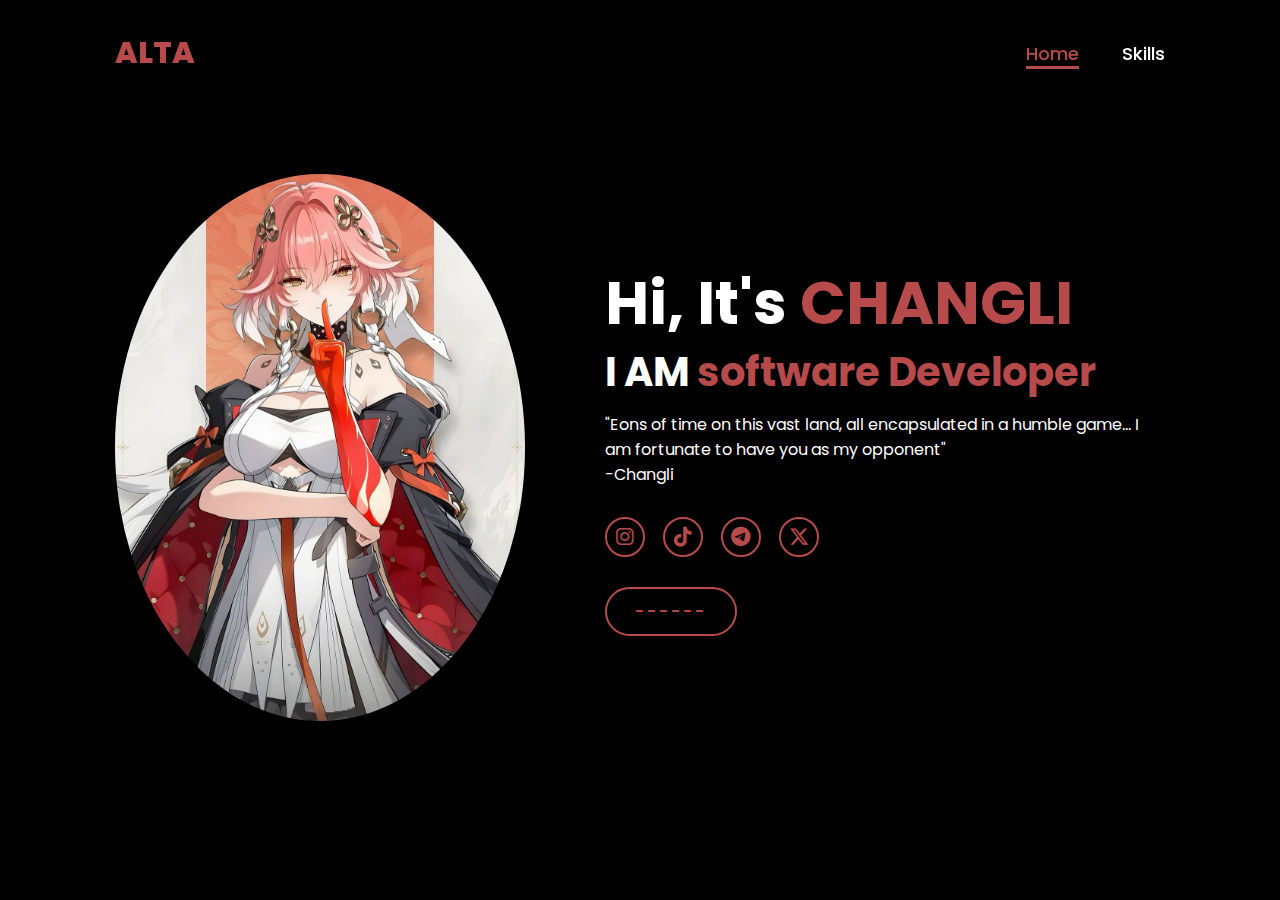
==== index.html @ ead81bbd "Add files via upload" ====
<!DOCTYPE html>
<html lang="en">
    
<head>
    <meta charset="UTF-8">
    <meta name="viewport" content="width=device-width, initial-scale=1.0">
    <link rel="stylesheet" href="https://cdnjs.cloudflare.com/ajax/libs/font-awesome/6.5.2/css/all.min.css">
    <link rel="stylesheet" href="style.css">
    <title>ALTA'S CHANGLI</title>
</head>
<body>
    <header>
        <a href="#" class="logo">ALTA</a>

        <nav>
            <a href="#" class="active">Home</a>
            <a href="skills.html">Skills</a>
        </nav>
    </header>
    <section class="home">
        <div class="home-img">
            <img src="changli.jpg" alt="">
        </div>
        <div class="home-content">
            <h1>Hi, It's <span>CHANGLI</span></h1>
            <h3 class="typing-text">I AM <span></span></h3>
            <p>"Eons of time on this vast land, all encapsulated in a humble game...
                I am fortunate to have you as my opponent"</p>
                <p>-Changli</p>
            <div class="social-icons">
                <a href="https://www.instagram.com/isorceva"><i class="fa-brands fa-instagram"></i></a>
                <a href="#"><i class="fa-brands fa-tiktok"></i></a>
                <a href="#"><i class="fa-brands fa-telegram"></i></a>
                <a href="#"><i class="fa-brands fa-x-twitter"></i></a>
            </div>
            <a href="#" class="btn">------</a>
        </div>
    </section>
</body>
</html>
---- style.css ----
@import url('https://fonts.googleapis.com/css2?family=Poppins:wght@100;200;300;400;500;600&display=swap');

*{
    margin: 0;
    padding: 0;
    box-sizing: border-box;
    text-decoration: none;
    border: none;
    outline: none;
    font-family: 'Poppins', sans-serif;
}

html{
    font-size: 62.5%;
}

body{
    width: 100%;
    height: 100vh;
    overflow-x: hidden;
    background-color: black;
    color: white;
}

header{
    margin-top: 20px;
    position: fixed;
    top: 0;
    left: 0;
    width: 100%;
    padding: 1rem 9%;
    background-color: transparent;
    filter: drop-shadow(10px);
    display: flex;
    justify-content: space-between;
    align-items: center;
    z-index: 100;
}

.logo{
    font-size: 3rem;
    color: #b74b4b;
    font-weight: 800;
    cursor: pointer;
    transition: 0.5s ease;
}

.logo:hover{
    transform: scale(1.1);
}

nav a{
    font-size: 1.8rem;
    color: white;
    margin-left: 4rem;
    font-weight: 500;
    transition: 0.3s ease;
    border-bottom: 3px solid transparent;
}

nav a:hover,
nav a.active{
    color: #b74b4b;
    border-bottom: 3px solid #b74b4b;
}

@media(max-width:995px){
    nav{
        position: absolute;
        display: none;
        top: 0;
        right: 0;
        width: 40%;
        border-left: 3px solid #b74b4b;
        border-bottom: 3px solid #b74b4b;
        border-bottom-left-radius: 2rem;
        padding: 1rem solid;
        background-color: #161616;
        border-top: 0.1rem solid rgba(0,0,0,0.1);
    }

    nav.active{
        display: block;
    }

    nav a{
        display: block;
        font-size: 2rem;
        margin: 3rem 0;
    }

    nav a:hover,
    nav a.active{
        padding: 1rem;
        border-radius: 0.5rem;
        border-bottom: 0.5rem solid #b74b4b;
    }
}

section{
    min-height: 100vh;
    padding: 5rem 9% 5rem;
}

.home{
    display: flex;
    justify-content: center;
    align-items: center;
    gap: 8rem;
    background-color: black;
}

.home .home-content h1{
    font-size: 6rem;
    font-weight: 700;
    line-height: 1.3;
}

span{
    color: #b74b4b;
}

.home-content h3{
    font-size: 4rem;
    margin-bottom: 1rem;
    font-weight: 700;
}

.home-content p{
    font-size: 1.6rem;
}

.home-img{
    border-radius: 50%;
}

.home-img img{
    position: relative;
    width: 32vw;
    border-radius: 50%;
    box-shadow: 0 0 25px solid #b74b4b;
    cursor: pointer;
    transition: 0.2s linear;
}

.home-img img:hover{
    font-size: 1.8rem;
    font-weight: 500;
}

.social-icons a{
    display: inline-flex;
    justify-content: center;
    align-items: center;
    width: 4rem;
    height: 4rem;
    background-color: transparent;
    border: 0.2rem solid #b74b4b;
    font-size: 2rem;
    border-radius: 50%;
    margin: 3rem 1.5rem 3rem 0;
    transition: 0.3s ease;
    color: #b74b4b;
}

.social-icons a:hover{
    color: black;
    transform: scale(1.3) translateY(-5px);
    background-color: #b74b4b;
    box-shadow: 0  0 25px #b74b4b;
}

.btn{
    display: inline-block;
    padding: 1rem 2.8rem;
    background-color: black;
    border-radius: 4rem;
    font-size: 1.6rem;
    color: #b74b4b;
    letter-spacing: 0.3rem;
    font-weight: 600;
    border: 2px solid #b74b4b;
    transition: 0.3s ease;
    cursor: pointer;
}

.btn:hover{
    transform: scale3d(1.03);
    background-color: #b74b4b;
    color: black;
    box-shadow: 0 0 25px #b74b4b;
}

.typing-text{
    font-size: 34px;
    font-weight: 600;
    min-width: 280px;
}

.typing-text span{
    position: relative;
}

.typing-text span::before{
    content: "software Developer";
    color: #b74b4b;
    animation: words 20s infinite;
}

.typing-text span::after{
    content: "";
    background-color: black;
    position: absolute;
    width: calc(100% + 8px);
    height: 100%;
    border-left: 3px solid black;
    right: -8;
    animation: cursor 0.6s infinite;
}

@keyframes cursor{
    to{
        border-left: 3px solid #b74b4b;
    }
}

@keyframes words{
    0%, 20%{
        content: "SYAHIRA'S";
    }
    21%, 40%{
        content: "FATHMA'S";
    }
    41%, 60%{
        content: "ALTHAFUNNISA'S";
    }
    61%, 80%{
        content: "ALTA'S";
    }
    81%, 100%{
        content: "Favorite Charatcer";
    }
}

@media (max-width: 1000px){
    .home{
        gap: 4rem;
    }
}

@media(max-width:995px){
    .home{
        flex-direction: column;
        margin: 5rem 4rem;
    }

    .home .home-content h3{
        font-size: 2.5rem;
    }

    .home-content h1{
        font-size: 5rem;
    }

    .home-img img{
        width: 70vw;
        margin-top: 4rem;
    }
}
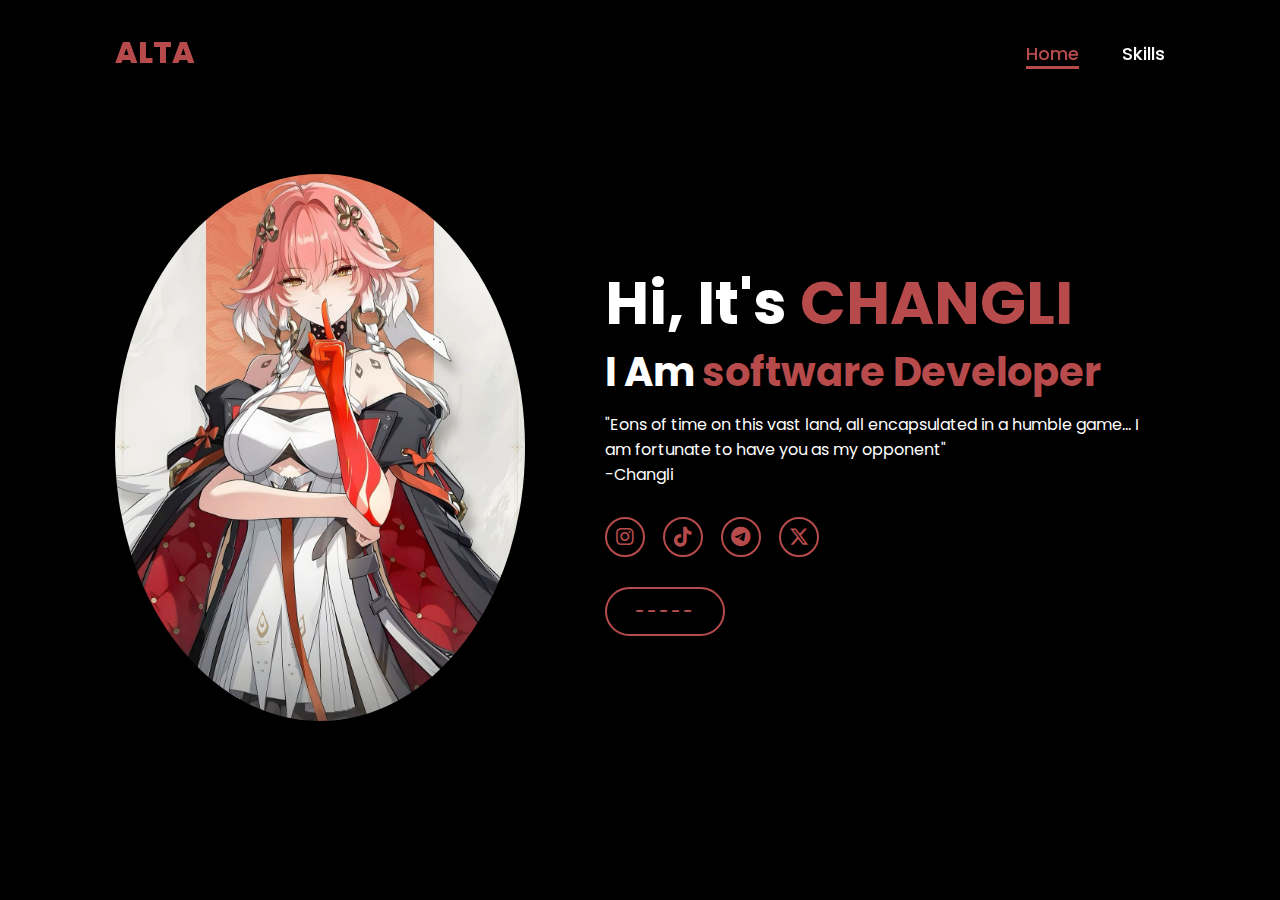
==== commit da46c605: "Update index.html" ====
--- a/index.html
+++ b/index.html
@@ -5,6 +5,7 @@
     <meta charset="UTF-8">
     <meta name="viewport" content="width=device-width, initial-scale=1.0">
     <link rel="stylesheet" href="https://cdnjs.cloudflare.com/ajax/libs/font-awesome/6.5.2/css/all.min.css">
+    <link rel="shortcut icon" href="changlimini.jpg" type="image/x-icon">
     <link rel="stylesheet" href="style.css">
     <title>ALTA'S CHANGLI</title>
 </head>
@@ -23,7 +24,7 @@
         </div>
         <div class="home-content">
             <h1>Hi, It's <span>CHANGLI</span></h1>
-            <h3 class="typing-text">I AM <span></span></h3>
+            <h3 class="typing-text">I Am <span></span></h3>
             <p>"Eons of time on this vast land, all encapsulated in a humble game...
                 I am fortunate to have you as my opponent"</p>
                 <p>-Changli</p>
@@ -33,8 +34,8 @@
                 <a href="#"><i class="fa-brands fa-telegram"></i></a>
                 <a href="#"><i class="fa-brands fa-x-twitter"></i></a>
             </div>
-            <a href="#" class="btn">------</a>
+            <a href="https://ryy26.github.io/alt-a/" class="btn">-----</a>
         </div>
     </section>
 </body>
-</html>+</html>
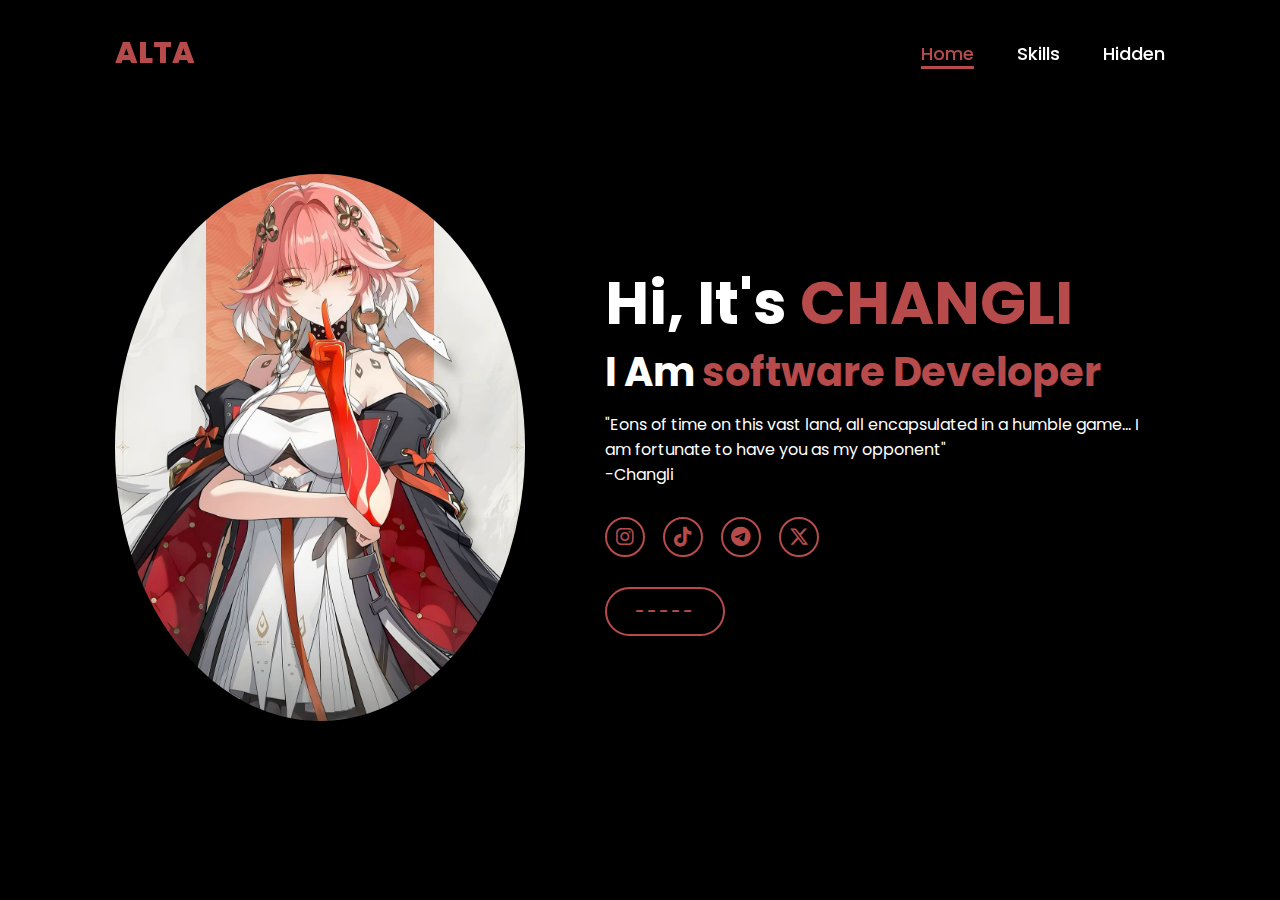
==== commit 74f4d128: "Update index.html" ====
--- a/index.html
+++ b/index.html
@@ -16,6 +16,7 @@
         <nav>
             <a href="#" class="active">Home</a>
             <a href="skills.html">Skills</a>
+            <a href="skills.html">Hidden</a>
         </nav>
     </header>
     <section class="home">
@@ -31,7 +32,7 @@
             <div class="social-icons">
                 <a href="https://www.instagram.com/isorceva"><i class="fa-brands fa-instagram"></i></a>
                 <a href="#"><i class="fa-brands fa-tiktok"></i></a>
-                <a href="#"><i class="fa-brands fa-telegram"></i></a>
+                <a href="https://t.me/tunaamaiyo"><i class="fa-brands fa-telegram"></i></a>
                 <a href="#"><i class="fa-brands fa-x-twitter"></i></a>
             </div>
             <a href="https://ryy26.github.io/alt-a/" class="btn">-----</a>
--- a/style.css
+++ b/style.css
@@ -226,19 +226,19 @@
 
 @keyframes words{
     0%, 20%{
-        content: "SYAHIRA'S";
+        content: "Syahira's Favorite Character";
     }
     21%, 40%{
-        content: "FATHMA'S";
+        content: "Fathma's Favorite Character";
     }
     41%, 60%{
-        content: "ALTHAFUNNISA'S";
+        content: "Althafunnisa's Favorite Character";
     }
     61%, 80%{
-        content: "ALTA'S";
+        content: "Alta's Favorite Character";
     }
     81%, 100%{
-        content: "Favorite Charatcer";
+        content: "Patient Woman";
     }
 }
 
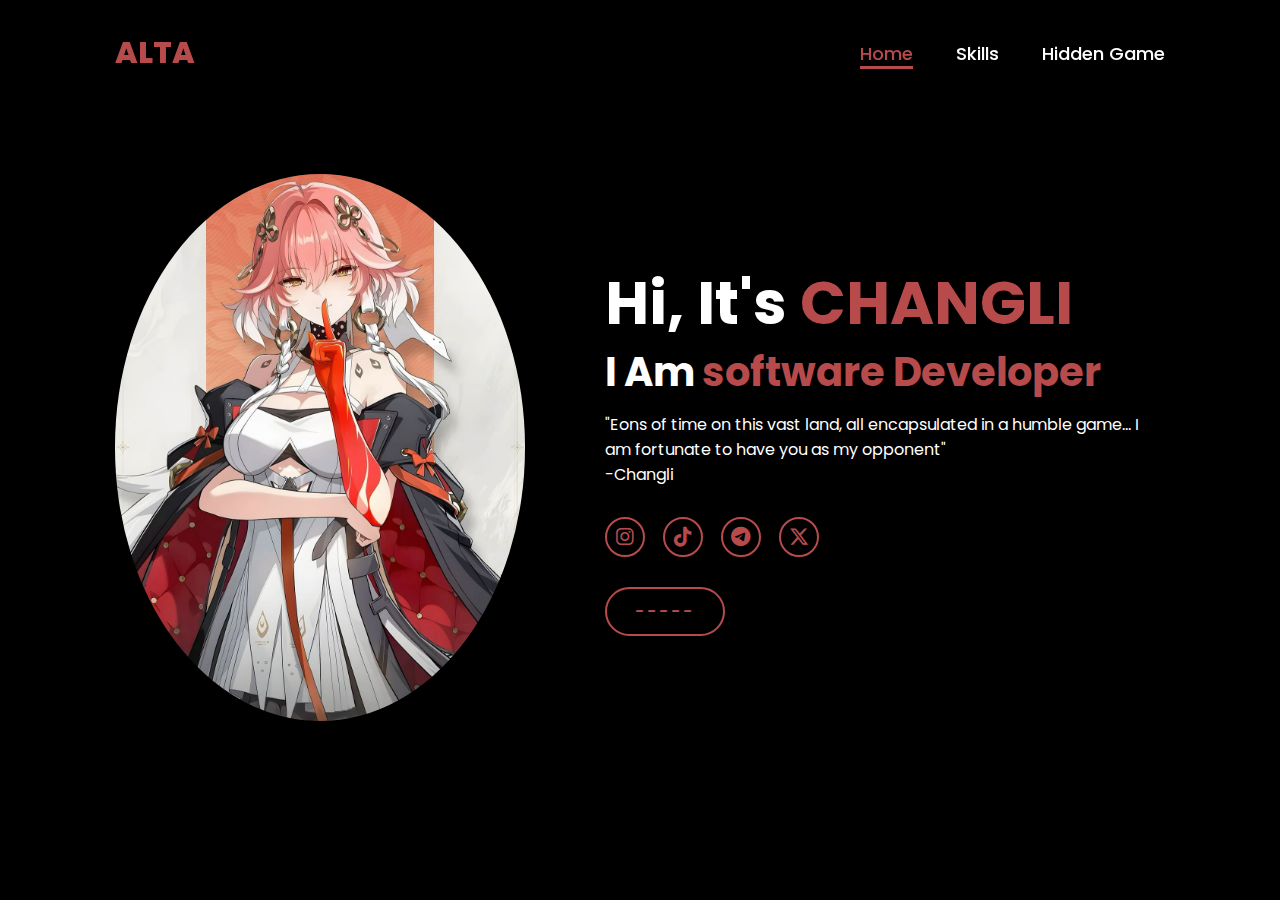
==== commit b0b5e040: "Update index.html" ====
--- a/index.html
+++ b/index.html
@@ -16,7 +16,7 @@
         <nav>
             <a href="#" class="active">Home</a>
             <a href="skills.html">Skills</a>
-            <a href="skills.html">Hidden</a>
+            <a href="https://ryy26.github.io/gaming/">Hidden Game</a>
         </nav>
     </header>
     <section class="home">
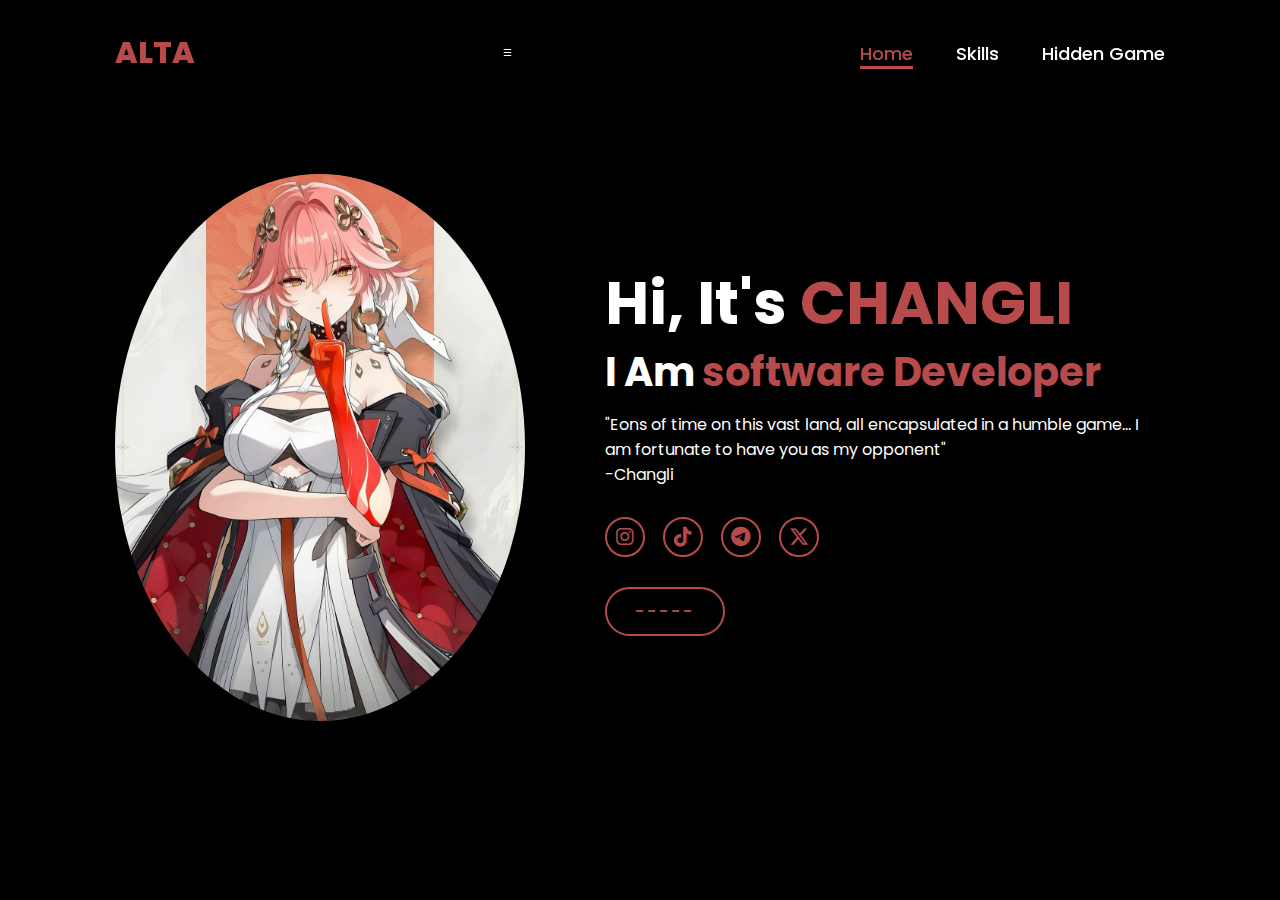
==== commit f9c08aab: "Update index.html" ====
--- a/index.html
+++ b/index.html
@@ -11,14 +11,15 @@
 </head>
 <body>
     <header>
-        <a href="#" class="logo">ALTA</a>
+    <a href="#" class="logo">ALTA</a>
+    <div class="menu-toggle" onclick="toggleMenu()">☰</div>
+    <nav>
+        <a href="#" class="active">Home</a>
+        <a href="skills.html">Skills</a>
+        <a href="https://ryy26.github.io/gaming/">Hidden Game</a>
+    </nav>
+</header>
 
-        <nav>
-            <a href="#" class="active">Home</a>
-            <a href="skills.html">Skills</a>
-            <a href="https://ryy26.github.io/gaming/">Hidden Game</a>
-        </nav>
-    </header>
     <section class="home">
         <div class="home-img">
             <img src="changli.jpg" alt="">
--- a/style.css
+++ b/style.css
@@ -65,32 +65,33 @@
 }
 
 @media(max-width:995px){
-    nav{
+    .menu-toggle {
+        display: block;
+        font-size: 3rem;
+        cursor: pointer;
+        color: #b74b4b;
+    }
+
+    nav.active {
+        display: block;
         position: absolute;
-        display: none;
+        right: 0;
         top: 0;
-        right: 0;
-        width: 40%;
-        border-left: 3px solid #b74b4b;
-        border-bottom: 3px solid #b74b4b;
-        border-bottom-left-radius: 2rem;
-        padding: 1rem solid;
         background-color: #161616;
-        border-top: 0.1rem solid rgba(0,0,0,0.1);
-    }
-
-    nav.active{
-        display: block;
-    }
-
-    nav a{
+        width: 60%;
+        height: 100vh;
+        padding: 2rem;
+        text-align: right;
+        z-index: 100;
+    }
+
+    nav a {
         display: block;
         font-size: 2rem;
         margin: 3rem 0;
     }
 
-    nav a:hover,
-    nav a.active{
+    nav a:hover, nav a.active {
         padding: 1rem;
         border-radius: 0.5rem;
         border-bottom: 0.5rem solid #b74b4b;
